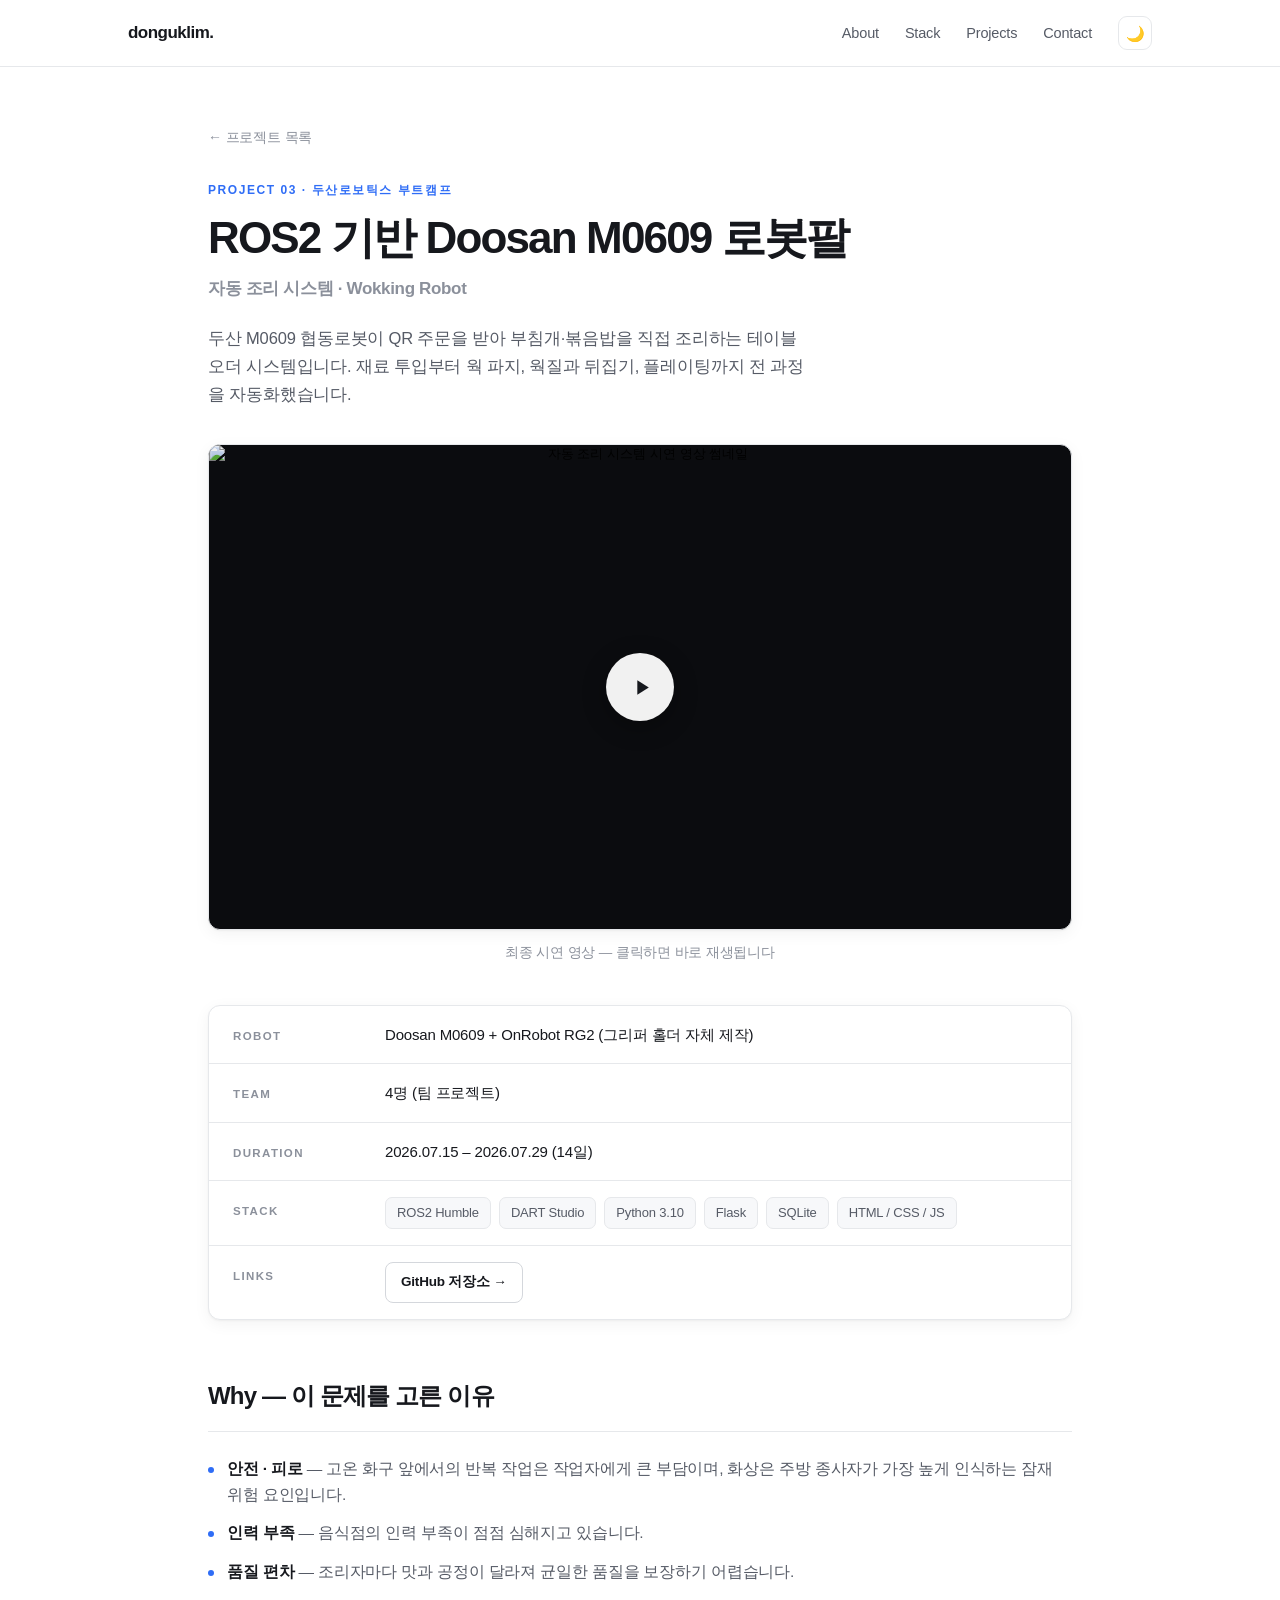
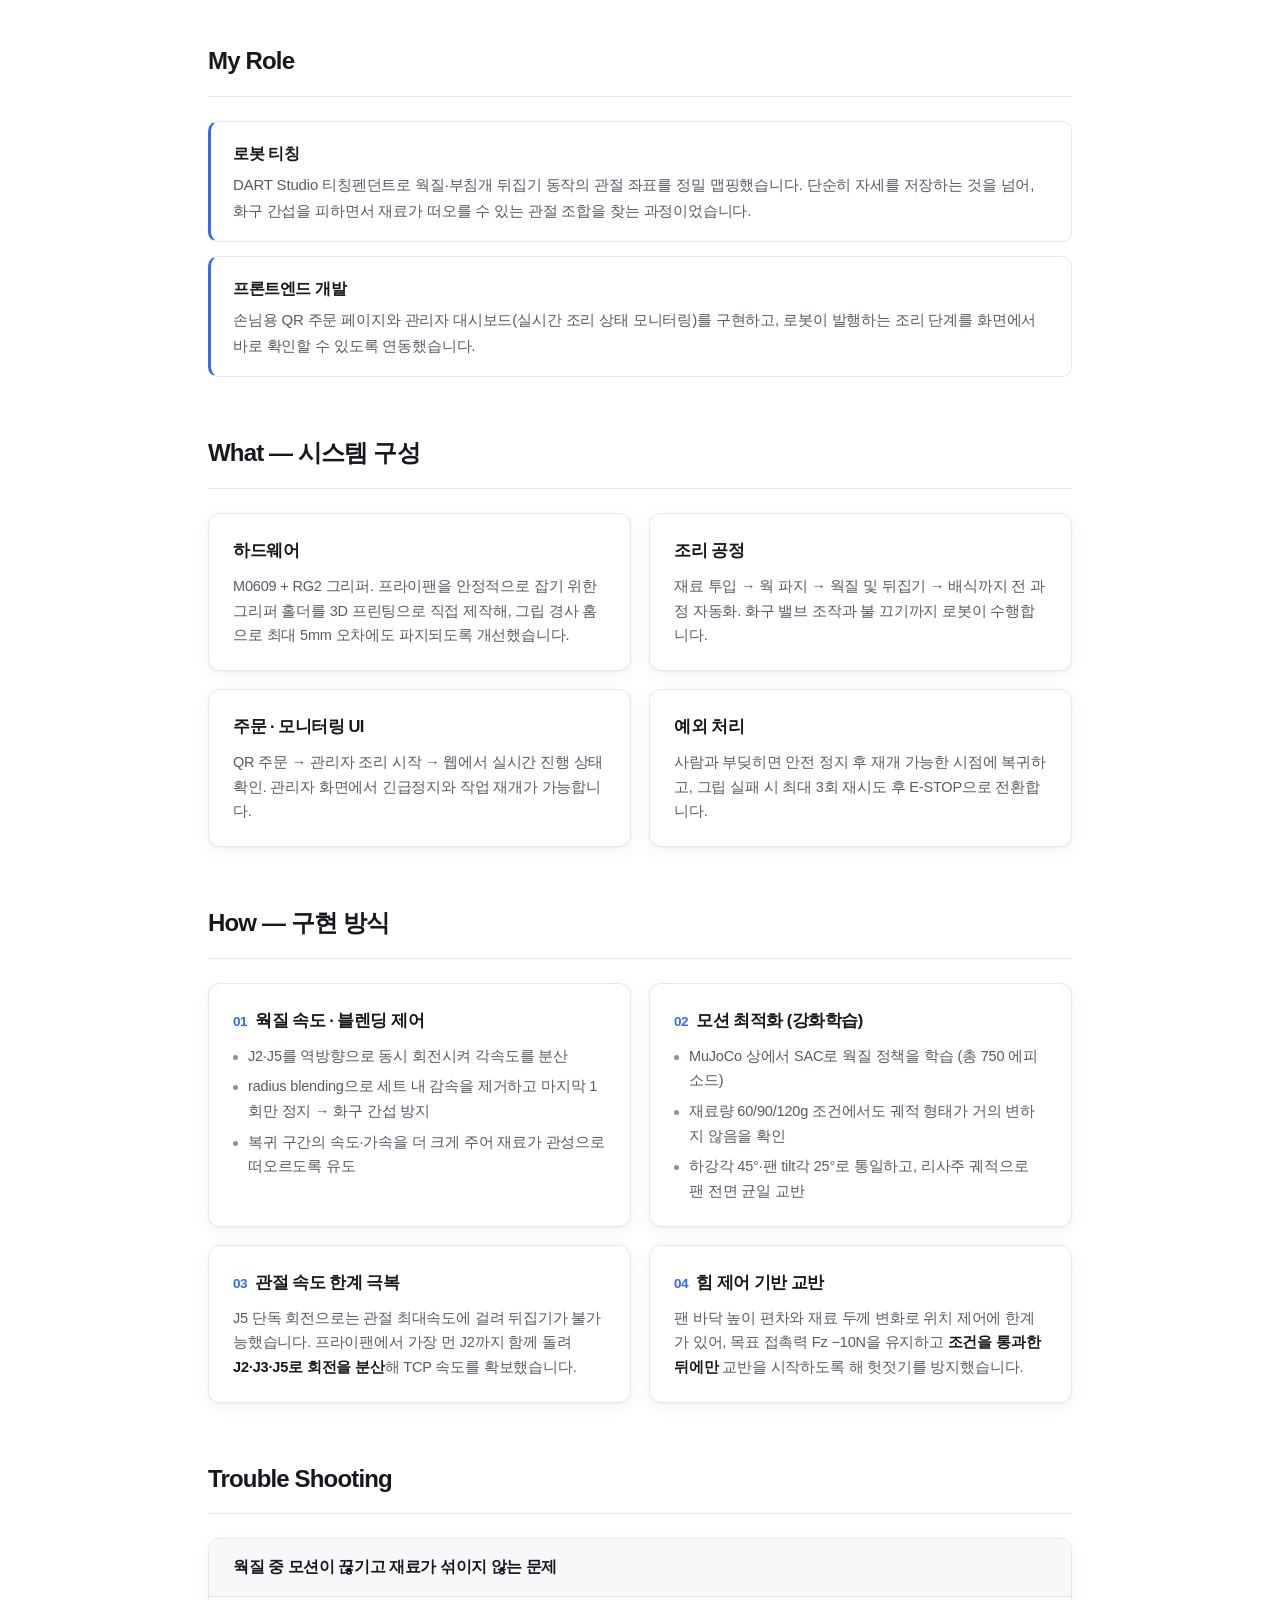
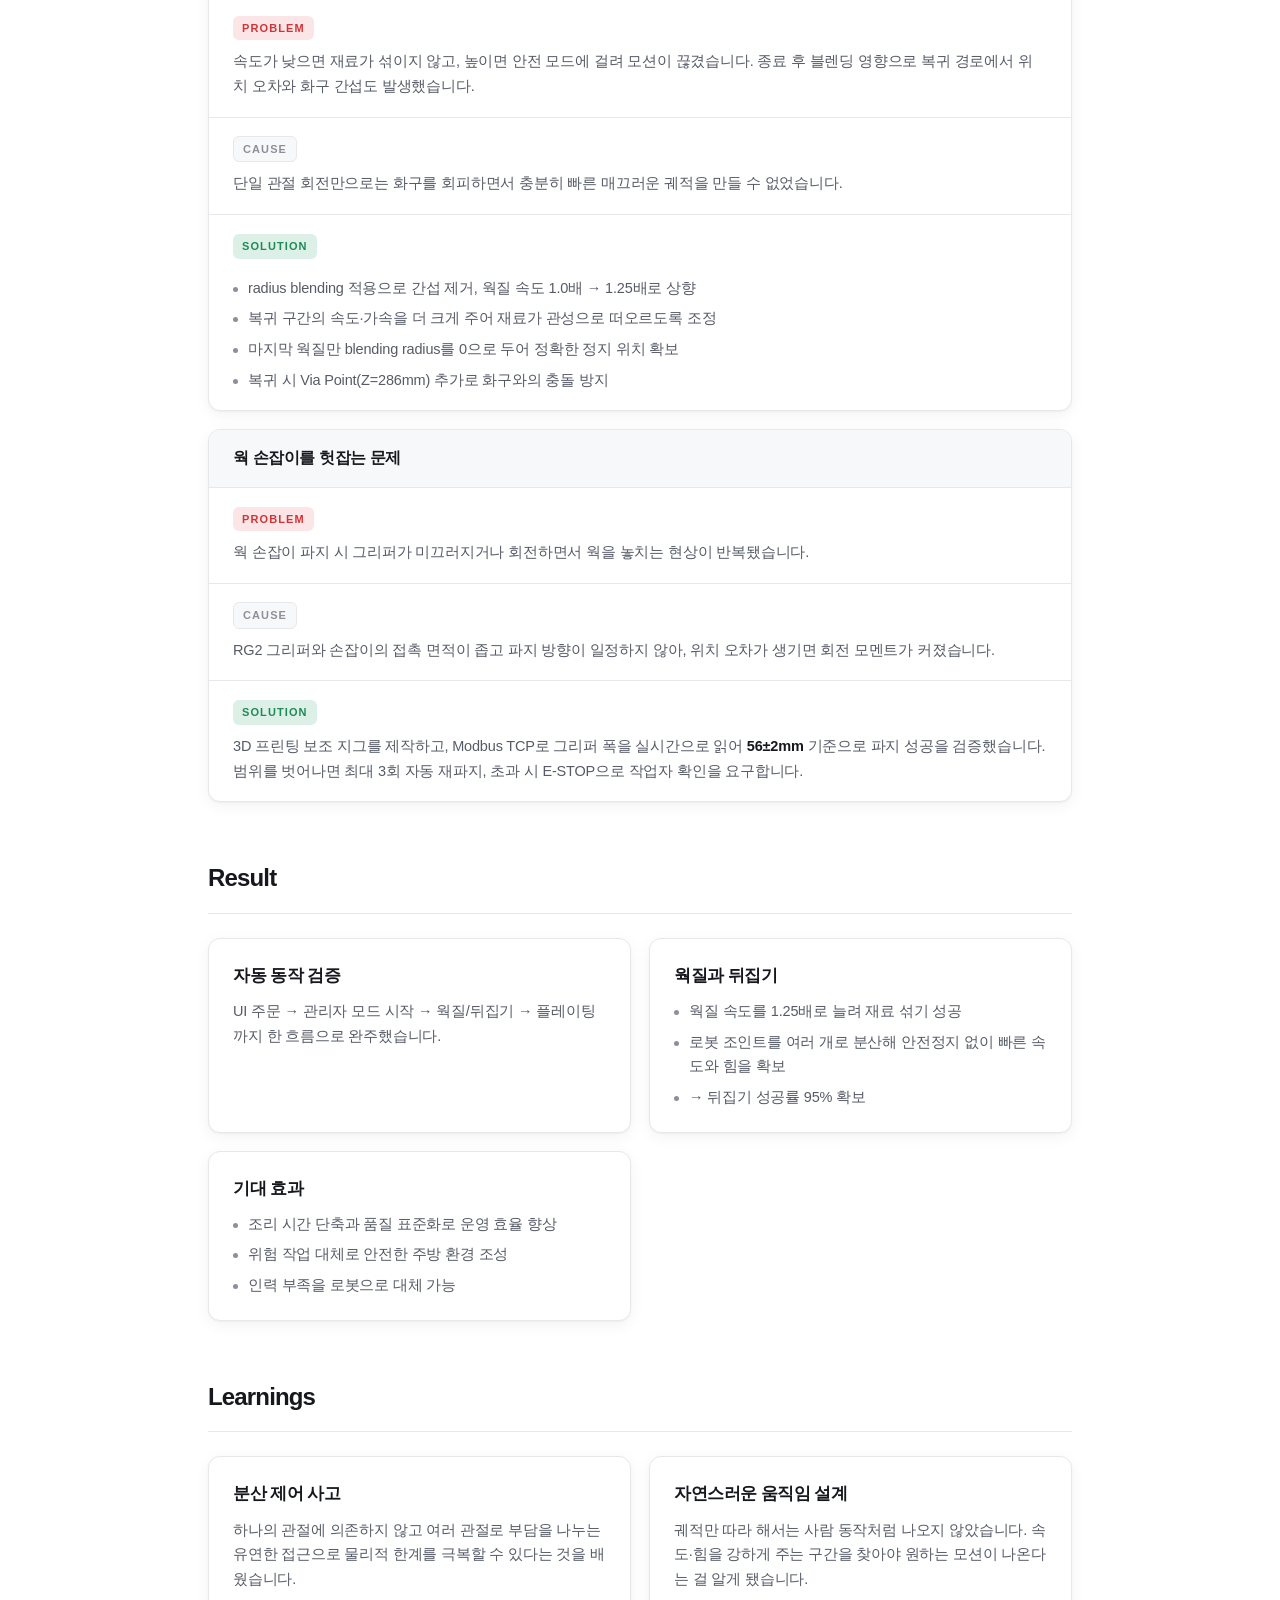
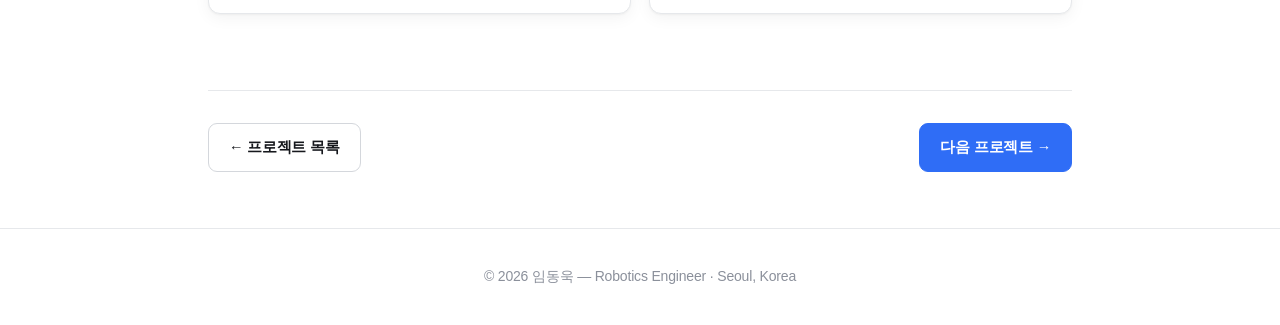
==== projects/wokking/index.html @ a2c5e4bd "사이트 수정" ====
<!DOCTYPE html>
<html lang="ko" data-theme="light">
<head>
<meta charset="UTF-8">
<meta name="viewport" content="width=device-width, initial-scale=1.0">
<title>ROS2 기반 Doosan M0609 로봇팔 | 임동욱</title>
<meta name="description" content="두산 M0609 협동로봇이 QR 주문을 받아 부침개·볶음밥을 직접 조리하는 테이블 오더 시스템.">
<link rel="preconnect" href="https://cdn.jsdelivr.net" crossorigin>
<link rel="stylesheet" href="https://cdn.jsdelivr.net/gh/orioncactus/pretendard@v1.3.9/dist/web/variable/pretendardvariable-dynamic-subset.min.css">
<link rel="stylesheet" href="../../assets/style.css">
<script>
  (function () {
    try {
      var s = localStorage.getItem("theme");
      if (!s) s = matchMedia("(prefers-color-scheme: dark)").matches ? "dark" : "light";
      document.documentElement.setAttribute("data-theme", s);
    } catch (e) {}
  })();
</script>
</head>
<body>

<header>
  <nav>
    <a class="logo" href="../../index.html">donguklim.</a>
    <div class="navlinks">
      <a href="../../index.html#about">About</a>
      <a href="../../index.html#stack" data-optional>Stack</a>
      <a href="../../index.html#projects">Projects</a>
      <a href="../../index.html#contact">Contact</a>
      <button class="theme-toggle" type="button" aria-label="테마 전환">🌙</button>
    </div>
  </nav>
</header>

<main class="wrap detail">

  <a class="backlink" href="../../index.html#projects">← 프로젝트 목록</a>

  <span class="eyebrow">Project 03 · 두산로보틱스 부트캠프</span>
  <h1>ROS2 기반 Doosan M0609 로봇팔</h1>
  <div class="subtitle">자동 조리 시스템 · Wokking Robot</div>
  <p class="lede">
    두산 M0609 협동로봇이 QR 주문을 받아 부침개·볶음밥을 직접 조리하는 테이블 오더 시스템입니다.
    재료 투입부터 웍 파지, 웍질과 뒤집기, 플레이팅까지 전 과정을 자동화했습니다.
  </p>

  <button class="video" type="button" data-video="Sq7LpkMZIZM" aria-label="시연 영상 재생">
    <img src="https://img.youtube.com/vi/Sq7LpkMZIZM/maxresdefault.jpg"
         onerror="this.onerror=null;this.src='https://img.youtube.com/vi/Sq7LpkMZIZM/hqdefault.jpg';"
         alt="자동 조리 시스템 시연 영상 썸네일">
    <span class="play" aria-hidden="true"><svg viewBox="0 0 24 24" fill="currentColor"><path d="M8 5v14l11-7z"/></svg></span>
  </button>
  <div class="caption">최종 시연 영상 — 클릭하면 바로 재생됩니다</div>

  <div class="specs">
    <div class="spec-row"><div class="k">Robot</div><div class="v">Doosan M0609 + OnRobot RG2 (그리퍼 홀더 자체 제작)</div></div>
    <div class="spec-row"><div class="k">Team</div><div class="v">4명 (팀 프로젝트)</div></div>
    <div class="spec-row"><div class="k">Duration</div><div class="v">2026.07.15 – 2026.07.29 (14일)</div></div>
    <div class="spec-row">
      <div class="k">Stack</div>
      <div class="v"><div class="chips">
        <span>ROS2 Humble</span><span>DART Studio</span><span>Python 3.10</span>
        <span>Flask</span><span>SQLite</span><span>HTML / CSS / JS</span>
      </div></div>
    </div>
    <div class="spec-row">
      <div class="k">Links</div>
      <div class="v">
        <a class="btn sm" href="https://github.com/dongukl/wokking_robot" target="_blank" rel="noopener">GitHub 저장소 →</a>
      </div>
    </div>
  </div>

  <!-- WHY -->
  <section>
    <h2>Why — 이 문제를 고른 이유</h2>
    <ul class="bullets">
      <li><b>안전 · 피로</b> — 고온 화구 앞에서의 반복 작업은 작업자에게 큰 부담이며, 화상은 주방 종사자가 가장 높게 인식하는 잠재 위험 요인입니다.</li>
      <li><b>인력 부족</b> — 음식점의 인력 부족이 점점 심해지고 있습니다.</li>
      <li><b>품질 편차</b> — 조리자마다 맛과 공정이 달라져 균일한 품질을 보장하기 어렵습니다.</li>
    </ul>
  </section>

  <!-- MY ROLE -->
  <section>
    <h2>My Role</h2>
    <ul class="rolelist">
      <li>
        <b>로봇 티칭</b>
        DART Studio 티칭펜던트로 웍질·부침개 뒤집기 동작의 관절 좌표를 정밀 맵핑했습니다.
        단순히 자세를 저장하는 것을 넘어, 화구 간섭을 피하면서 재료가 떠오를 수 있는 관절 조합을 찾는 과정이었습니다.
      </li>
      <li>
        <b>프론트엔드 개발</b>
        손님용 QR 주문 페이지와 관리자 대시보드(실시간 조리 상태 모니터링)를 구현하고,
        로봇이 발행하는 조리 단계를 화면에서 바로 확인할 수 있도록 연동했습니다.
      </li>
    </ul>
  </section>

  <!-- WHAT -->
  <section>
    <h2>What — 시스템 구성</h2>
    <div class="blocks">
      <div class="block">
        <h3>하드웨어</h3>
        <p>M0609 + RG2 그리퍼. 프라이팬을 안정적으로 잡기 위한 그리퍼 홀더를 3D 프린팅으로 직접 제작해, 그립 경사 홈으로 최대 5mm 오차에도 파지되도록 개선했습니다.</p>
      </div>
      <div class="block">
        <h3>조리 공정</h3>
        <p>재료 투입 → 웍 파지 → 웍질 및 뒤집기 → 배식까지 전 과정 자동화. 화구 밸브 조작과 불 끄기까지 로봇이 수행합니다.</p>
      </div>
      <div class="block">
        <h3>주문 · 모니터링 UI</h3>
        <p>QR 주문 → 관리자 조리 시작 → 웹에서 실시간 진행 상태 확인. 관리자 화면에서 긴급정지와 작업 재개가 가능합니다.</p>
      </div>
      <div class="block">
        <h3>예외 처리</h3>
        <p>사람과 부딪히면 안전 정지 후 재개 가능한 시점에 복귀하고, 그립 실패 시 최대 3회 재시도 후 E-STOP으로 전환합니다.</p>
      </div>
    </div>
  </section>

  <!-- HOW -->
  <section>
    <h2>How — 구현 방식</h2>
    <div class="blocks">
      <div class="block">
        <h3><span class="n">01</span>웍질 속도 · 블렌딩 제어</h3>
        <ul>
          <li>J2·J5를 역방향으로 동시 회전시켜 각속도를 분산</li>
          <li>radius blending으로 세트 내 감속을 제거하고 마지막 1회만 정지 → 화구 간섭 방지</li>
          <li>복귀 구간의 속도·가속을 더 크게 주어 재료가 관성으로 떠오르도록 유도</li>
        </ul>
      </div>
      <div class="block">
        <h3><span class="n">02</span>모션 최적화 (강화학습)</h3>
        <ul>
          <li>MuJoCo 상에서 SAC로 웍질 정책을 학습 (총 750 에피소드)</li>
          <li>재료량 60/90/120g 조건에서도 궤적 형태가 거의 변하지 않음을 확인</li>
          <li>하강각 45°·팬 tilt각 25°로 통일하고, 리사주 궤적으로 팬 전면 균일 교반</li>
        </ul>
      </div>
      <div class="block">
        <h3><span class="n">03</span>관절 속도 한계 극복</h3>
        <p>J5 단독 회전으로는 관절 최대속도에 걸려 뒤집기가 불가능했습니다. 프라이팬에서 가장 먼 J2까지 함께 돌려 <b>J2·J3·J5로 회전을 분산</b>해 TCP 속도를 확보했습니다.</p>
      </div>
      <div class="block">
        <h3><span class="n">04</span>힘 제어 기반 교반</h3>
        <p>팬 바닥 높이 편차와 재료 두께 변화로 위치 제어에 한계가 있어, 목표 접촉력 Fz −10N을 유지하고 <b>조건을 통과한 뒤에만</b> 교반을 시작하도록 해 헛젓기를 방지했습니다.</p>
      </div>
    </div>
  </section>

  <!-- TROUBLE SHOOTING -->
  <section>
    <h2>Trouble Shooting</h2>

    <div class="ts">
      <div class="ts-head">웍질 중 모션이 끊기고 재료가 섞이지 않는 문제</div>
      <div class="ts-row">
        <span class="tag problem">Problem</span>
        <div>속도가 낮으면 재료가 섞이지 않고, 높이면 안전 모드에 걸려 모션이 끊겼습니다. 종료 후 블렌딩 영향으로 복귀 경로에서 위치 오차와 화구 간섭도 발생했습니다.</div>
      </div>
      <div class="ts-row">
        <span class="tag cause">Cause</span>
        <div>단일 관절 회전만으로는 화구를 회피하면서 충분히 빠른 매끄러운 궤적을 만들 수 없었습니다.</div>
      </div>
      <div class="ts-row">
        <span class="tag fix">Solution</span>
        <div>
          <ul>
            <li>radius blending 적용으로 간섭 제거, 웍질 속도 1.0배 → 1.25배로 상향</li>
            <li>복귀 구간의 속도·가속을 더 크게 주어 재료가 관성으로 떠오르도록 조정</li>
            <li>마지막 웍질만 blending radius를 0으로 두어 정확한 정지 위치 확보</li>
            <li>복귀 시 Via Point(Z=286mm) 추가로 화구와의 충돌 방지</li>
          </ul>
        </div>
      </div>
    </div>

    <div class="ts">
      <div class="ts-head">웍 손잡이를 헛잡는 문제</div>
      <div class="ts-row">
        <span class="tag problem">Problem</span>
        <div>웍 손잡이 파지 시 그리퍼가 미끄러지거나 회전하면서 웍을 놓치는 현상이 반복됐습니다.</div>
      </div>
      <div class="ts-row">
        <span class="tag cause">Cause</span>
        <div>RG2 그리퍼와 손잡이의 접촉 면적이 좁고 파지 방향이 일정하지 않아, 위치 오차가 생기면 회전 모멘트가 커졌습니다.</div>
      </div>
      <div class="ts-row">
        <span class="tag fix">Solution</span>
        <div>3D 프린팅 보조 지그를 제작하고, Modbus TCP로 그리퍼 폭을 실시간으로 읽어 <b>56±2mm</b> 기준으로 파지 성공을 검증했습니다. 범위를 벗어나면 최대 3회 자동 재파지, 초과 시 E-STOP으로 작업자 확인을 요구합니다.</div>
      </div>
    </div>
  </section>

  <!-- RESULT -->
  <section>
    <h2>Result</h2>
    <div class="blocks">
      <div class="block">
        <h3>자동 동작 검증</h3>
        <p>UI 주문 → 관리자 모드 시작 → 웍질/뒤집기 → 플레이팅까지 한 흐름으로 완주했습니다.</p>
      </div>
      <div class="block">
        <h3>웍질과 뒤집기</h3>
        <ul>
          <li>웍질 속도를 1.25배로 늘려 재료 섞기 성공</li>
          <li>로봇 조인트를 여러 개로 분산해 안전정지 없이 빠른 속도와 힘을 확보</li>
          <li>→ 뒤집기 성공률 95% 확보</li>
        </ul>
      </div>
      <div class="block">
        <h3>기대 효과</h3>
        <ul>
          <li>조리 시간 단축과 품질 표준화로 운영 효율 향상</li>
          <li>위험 작업 대체로 안전한 주방 환경 조성</li>
          <li>인력 부족을 로봇으로 대체 가능</li>
        </ul>
      </div>
    </div>
  </section>

  <!-- LEARNINGS -->
  <section>
    <h2>Learnings</h2>
    <div class="learn">
      <div class="block">
        <h3>분산 제어 사고</h3>
        <p>하나의 관절에 의존하지 않고 여러 관절로 부담을 나누는 유연한 접근으로 물리적 한계를 극복할 수 있다는 것을 배웠습니다.</p>
      </div>
      <div class="block">
        <h3>자연스러운 움직임 설계</h3>
        <p>궤적만 따라 해서는 사람 동작처럼 나오지 않았습니다. 속도·힘을 강하게 주는 구간을 찾아야 원하는 모션이 나온다는 걸 알게 됐습니다.</p>
      </div>
    </div>
  </section>

  <div class="detail-foot">
    <a class="btn" href="../../index.html#projects">← 프로젝트 목록</a>
    <a class="btn primary" href="../dittobot/index.html">다음 프로젝트 →</a>
  </div>

</main>

<footer>
  © 2026 임동욱 — Robotics Engineer · Seoul, Korea
</footer>

<script src="../../assets/main.js"></script>
</body>
</html>
---- assets/style.css ----
/* ============================================================
   dongukl.github.io — clean neutral portfolio theme
   ============================================================ */

:root {
  --font-sans: "Pretendard Variable", Pretendard, -apple-system, BlinkMacSystemFont,
               "Apple SD Gothic Neo", "Segoe UI", Roboto, "Noto Sans KR", sans-serif;
  --font-mono: ui-monospace, SFMono-Regular, "SF Mono", Menlo, Consolas,
               "Liberation Mono", monospace;

  /* light */
  --bg:        #ffffff;
  --bg-alt:    #f7f8fa;
  --card:      #ffffff;
  --border:    #e6e8eb;
  --border-2:  #d4d7dc;
  --ink:       #16181d;
  --ink-2:     #565b66;
  --ink-3:     #8b909b;
  --accent:    #2f6df6;
  --accent-ink:#ffffff;
  --accent-soft:#eef3fe;
  --shadow:    0 1px 2px rgba(16,18,29,.04), 0 4px 16px rgba(16,18,29,.05);
  --shadow-lg: 0 2px 4px rgba(16,18,29,.05), 0 12px 32px rgba(16,18,29,.09);
  --radius:    12px;
  --maxw:      1080px;
  --maxw-text: 820px;
}

:root[data-theme="dark"] {
  --bg:        #0e0f12;
  --bg-alt:    #16181c;
  --card:      #16181c;
  --border:    #26292f;
  --border-2:  #343841;
  --ink:       #f2f3f5;
  --ink-2:     #a4a9b4;
  --ink-3:     #71767f;
  --accent:    #6ea1ff;
  --accent-ink:#0e0f12;
  --accent-soft:#1a2233;
  --shadow:    0 1px 2px rgba(0,0,0,.3), 0 4px 16px rgba(0,0,0,.25);
  --shadow-lg: 0 2px 4px rgba(0,0,0,.35), 0 12px 32px rgba(0,0,0,.4);
}

* { box-sizing: border-box; margin: 0; padding: 0; }

html {
  scroll-behavior: smooth;
  scroll-padding-top: 88px;
  -webkit-text-size-adjust: 100%;
}

@media (prefers-reduced-motion: reduce) {
  html { scroll-behavior: auto; }
  *, *::before, *::after {
    animation-duration: .001ms !important;
    animation-iteration-count: 1 !important;
    transition-duration: .001ms !important;
  }
}

body {
  background: var(--bg);
  color: var(--ink);
  font-family: var(--font-sans);
  font-size: 16px;
  line-height: 1.7;
  letter-spacing: -.011em;
  overflow-x: hidden;
  -webkit-font-smoothing: antialiased;
  -moz-osx-font-smoothing: grayscale;
}

a { color: inherit; text-decoration: none; }
img { max-width: 100%; display: block; }
button { font-family: inherit; }

:focus-visible {
  outline: 2px solid var(--accent);
  outline-offset: 3px;
  border-radius: 4px;
}

.wrap { max-width: var(--maxw); margin: 0 auto; padding: 0 28px; }
.narrow { max-width: var(--maxw-text); }

/* ---------- header ---------- */
header {
  position: sticky; top: 0; z-index: 50;
  background: color-mix(in srgb, var(--bg) 88%, transparent);
  backdrop-filter: saturate(180%) blur(12px);
  -webkit-backdrop-filter: saturate(180%) blur(12px);
  border-bottom: 1px solid var(--border);
}
nav {
  max-width: var(--maxw); margin: 0 auto; padding: 16px 28px;
  display: flex; align-items: center; justify-content: space-between; gap: 20px;
}
.logo {
  font-size: 17px; font-weight: 800; letter-spacing: -.03em; color: var(--ink);
  white-space: nowrap;
}
.navlinks { display: flex; align-items: center; gap: 26px; }
.navlinks a {
  font-size: 14.5px; font-weight: 500; color: var(--ink-2);
  transition: color .16s;
}
.navlinks a:hover { color: var(--ink); }

.theme-toggle {
  width: 34px; height: 34px; flex: 0 0 auto;
  display: grid; place-items: center;
  font-size: 15px; line-height: 1;
  background: transparent; color: var(--ink-2);
  border: 1px solid var(--border); border-radius: 9px;
  cursor: pointer; transition: all .16s;
}
.theme-toggle:hover { color: var(--ink); border-color: var(--border-2); background: var(--bg-alt); }

/* ---------- section scaffolding ---------- */
main > section { padding: 96px 0; border-top: 1px solid var(--border); }
main > section.hero { border-top: none; }

.sec-head { margin-bottom: 44px; }
.eyebrow {
  display: block;
  font-size: 12px; font-weight: 700;
  letter-spacing: .13em; text-transform: uppercase;
  color: var(--accent);
  margin-bottom: 12px;
}
.sec-head h2 {
  font-size: clamp(26px, 3.4vw, 34px); font-weight: 800;
  letter-spacing: -.035em; line-height: 1.25;
}
.sec-head .sec-sub {
  margin-top: 10px; font-size: 15.5px; color: var(--ink-3);
}

/* ---------- hero ---------- */
.hero { padding: 108px 0 96px; }
.hero .eyebrow { margin-bottom: 16px; }
.hero h1 {
  font-size: clamp(34px, 6vw, 58px); font-weight: 800;
  letter-spacing: -.045em; line-height: 1.15; text-wrap: balance;
}
.hero .tagline {
  margin-top: 20px; font-size: clamp(17px, 2.2vw, 21px);
  font-weight: 600; color: var(--ink); letter-spacing: -.025em;
  max-width: 34ch; line-height: 1.45;
}
.hero .lede {
  margin-top: 18px; font-size: 16.5px; color: var(--ink-2); max-width: 62ch;
}
.cta { margin-top: 34px; display: flex; gap: 10px; flex-wrap: wrap; }

.btn {
  display: inline-flex; align-items: center; gap: 7px;
  padding: 11px 20px; border-radius: 9px;
  font-size: 14.5px; font-weight: 600; letter-spacing: -.015em;
  border: 1px solid var(--border-2); background: var(--card); color: var(--ink);
  cursor: pointer; transition: all .16s ease;
}
.btn:hover { background: var(--bg-alt); border-color: var(--ink-3); }
.btn.primary {
  background: var(--accent); color: var(--accent-ink); border-color: var(--accent);
}
.btn.primary:hover { filter: brightness(1.08); border-color: var(--accent); background: var(--accent); }
.btn.sm { padding: 8px 15px; font-size: 13.5px; border-radius: 8px; }

/* ---------- about / profile cards ---------- */
.about-lead { font-size: 16.5px; color: var(--ink-2); max-width: none; }
.about-lead + .about-lead { margin-top: 16px; }
.about-lead strong { color: var(--ink); font-weight: 600; }

.cap-grid {
  margin-top: 40px; display: grid; gap: 20px;
  grid-template-columns: repeat(3, minmax(0, 1fr));
}
.cap {
  background: var(--card); border: 1px solid var(--border);
  border-radius: var(--radius); padding: 26px 24px; box-shadow: var(--shadow);
}
.cap .cap-label {
  display: block; font-size: 11.5px; font-weight: 700;
  letter-spacing: .12em; text-transform: uppercase;
  color: var(--ink-3); margin-bottom: 10px;
}
.cap h3 { font-size: 18px; font-weight: 700; letter-spacing: -.03em; margin-bottom: 9px; }
.cap p { font-size: 14.5px; color: var(--ink-2); line-height: 1.65; }

/* ---------- stack ---------- */
.stack-row {
  display: grid; grid-template-columns: 170px 1fr; gap: 20px;
  padding: 18px 0; border-bottom: 1px solid var(--border); align-items: start;
}
.stack-row:last-child { border-bottom: none; }
.stack-row .label {
  font-size: 14.5px; font-weight: 700; color: var(--ink); letter-spacing: -.02em; padding-top: 4px;
}
.chips { display: flex; flex-wrap: wrap; gap: 8px; }
.chips span {
  font-size: 13px; font-weight: 500; color: var(--ink-2);
  background: var(--bg-alt); border: 1px solid var(--border);
  border-radius: 7px; padding: 5px 11px; line-height: 1.5;
}

/* ---------- project grid (2 columns) ---------- */
.projects {
  display: grid; gap: 28px;
  grid-template-columns: repeat(2, minmax(0, 1fr));
}
.proj {
  display: flex; flex-direction: column;
  background: var(--card); border: 1px solid var(--border);
  border-radius: var(--radius); overflow: hidden;
  box-shadow: var(--shadow);
  transition: transform .2s ease, box-shadow .2s ease, border-color .2s ease;
}
.proj:hover {
  transform: translateY(-3px);
  box-shadow: var(--shadow-lg);
  border-color: var(--border-2);
}

.proj-cover {
  display: block; width: 100%; aspect-ratio: 16 / 9;
  background: var(--bg-alt); overflow: hidden;
  border-bottom: 1px solid var(--border);
}
.proj-cover img {
  width: 100%; height: 100%; object-fit: cover;
  transition: transform .4s ease;
}
.proj:hover .proj-cover img { transform: scale(1.035); }

.proj-body { padding: 24px 24px 26px; display: flex; flex-direction: column; flex: 1; }

.badge {
  align-self: flex-start;
  font-size: 11.5px; font-weight: 700; letter-spacing: .07em; text-transform: uppercase;
  color: var(--accent); background: var(--accent-soft);
  border-radius: 6px; padding: 4px 9px; margin-bottom: 14px;
}
.proj h3 { font-size: 21px; font-weight: 800; letter-spacing: -.035em; line-height: 1.3; }
.proj .proj-sub { margin-top: 5px; font-size: 14.5px; font-weight: 600; color: var(--ink-3); }
.proj .proj-desc { margin-top: 14px; font-size: 14.5px; color: var(--ink-2); line-height: 1.7; }

.proj-meta {
  margin-top: 14px; display: flex; flex-wrap: wrap; gap: 6px 18px;
  font-size: 13px; color: var(--ink-3);
}
.proj-meta b { color: var(--ink-2); font-weight: 600; }

.contrib { margin-top: 20px; }
.contrib-label {
  display: block; font-size: 11.5px; font-weight: 700;
  letter-spacing: .12em; text-transform: uppercase; color: var(--ink-3); margin-bottom: 9px;
}
.contrib ul { list-style: none; display: grid; gap: 6px; }
.contrib li {
  font-size: 14px; color: var(--ink-2); padding-left: 15px; position: relative; line-height: 1.6;
}
.contrib li::before {
  content: ""; position: absolute; left: 0; top: 10px;
  width: 5px; height: 5px; border-radius: 50%; background: var(--accent);
}
.contrib li b { color: var(--ink); font-weight: 600; }

.tags { display: flex; flex-wrap: wrap; gap: 6px; margin-top: 20px; }
.tags span {
  font-size: 12px; font-weight: 500; color: var(--ink-3);
  background: var(--bg-alt); border: 1px solid var(--border);
  border-radius: 6px; padding: 3px 9px;
}

.proj-foot {
  margin-top: auto; padding-top: 22px;
  display: flex; align-items: center; gap: 16px; flex-wrap: wrap;
}
.view {
  font-size: 14.5px; font-weight: 700; color: var(--accent);
  letter-spacing: -.02em; transition: gap .16s;
  display: inline-flex; align-items: center; gap: 5px;
}
.view:hover { gap: 9px; }
.proj-foot .ext { font-size: 14px; font-weight: 500; color: var(--ink-3); }
.proj-foot .ext:hover { color: var(--ink); }

/* ---------- contact ---------- */
.contact-grid {
  display: grid; gap: 20px;
  grid-template-columns: repeat(2, minmax(0, 1fr));
}
.contact-card {
  background: var(--card); border: 1px solid var(--border);
  border-radius: var(--radius); padding: 26px 24px; box-shadow: var(--shadow);
}
.contact-card h3 { font-size: 17px; font-weight: 700; letter-spacing: -.03em; margin-bottom: 16px; }
.contact-list { list-style: none; display: grid; gap: 12px; }
.contact-list li { display: flex; gap: 14px; font-size: 15px; align-items: baseline; }
.contact-list .k {
  flex: 0 0 68px; font-size: 12.5px; font-weight: 700;
  letter-spacing: .09em; text-transform: uppercase; color: var(--ink-3);
}
.contact-list a { color: var(--ink-2); border-bottom: 1px solid var(--border-2); transition: all .16s; }
.contact-list a:hover { color: var(--accent); border-color: var(--accent); }
.contact-list .v { color: var(--ink-2); }

/* ---------- footer ---------- */
footer {
  border-top: 1px solid var(--border); padding: 36px 0;
  text-align: center; color: var(--ink-3); font-size: 14px;
}

/* ============================================================
   PROJECT DETAIL PAGE
   ============================================================ */
.detail { max-width: 920px; padding: 56px 28px 0; }
main.detail > section { border-top: none; }

.backlink {
  display: inline-flex; align-items: center; gap: 6px;
  font-size: 14px; font-weight: 500; color: var(--ink-3); margin-bottom: 30px;
  transition: color .16s;
}
.backlink:hover { color: var(--ink); }

.detail h1 {
  font-size: clamp(30px, 4.8vw, 44px); font-weight: 800;
  letter-spacing: -.042em; line-height: 1.2; margin: 12px 0 10px;
}
.detail .subtitle { font-size: 17px; font-weight: 600; color: var(--ink-3); letter-spacing: -.02em; }
.detail .lede { margin-top: 20px; font-size: 16.5px; color: var(--ink-2); max-width: 66ch; }

/* video */
.video {
  margin: 36px 0 0; position: relative; width: 100%; aspect-ratio: 16 / 9;
  background: #0b0c0f; border: 1px solid var(--border); border-radius: var(--radius);
  overflow: hidden; box-shadow: var(--shadow); cursor: pointer; padding: 0; display: block;
}
.video img { width: 100%; height: 100%; object-fit: cover; }
.video iframe { width: 100%; height: 100%; border: 0; display: block; }
.video::after {
  content: ""; position: absolute; inset: 0;
  background: linear-gradient(180deg, rgba(11,12,15,.06), rgba(11,12,15,.34));
  pointer-events: none; transition: opacity .2s;
}
.video:hover::after { opacity: .7; }
.video.is-playing::after { display: none; }
.play {
  position: absolute; z-index: 2; left: 50%; top: 50%;
  transform: translate(-50%, -50%);
  width: 68px; height: 68px; border-radius: 50%;
  background: rgba(255,255,255,.94); color: #16181d;
  display: grid; place-items: center;
  box-shadow: 0 6px 24px rgba(0,0,0,.32);
  transition: transform .2s;
}
.video:hover .play { transform: translate(-50%, -50%) scale(1.08); }
.play svg { width: 25px; height: 25px; margin-left: 3px; }
.caption { font-size: 13.5px; color: var(--ink-3); margin-top: 12px; text-align: center; }

/* spec block */
.specs {
  margin-top: 40px; border: 1px solid var(--border); border-radius: var(--radius);
  background: var(--card); box-shadow: var(--shadow); overflow: hidden;
}
.spec-row {
  display: grid; grid-template-columns: 132px 1fr; gap: 20px;
  padding: 16px 24px; border-bottom: 1px solid var(--border); font-size: 15px;
}
.spec-row:last-child { border-bottom: none; }
.spec-row .k {
  font-size: 11.5px; font-weight: 700; letter-spacing: .12em;
  text-transform: uppercase; color: var(--ink-3); padding-top: 5px;
}
.spec-row .v { color: var(--ink); min-width: 0; }

/* detail sections */
.detail section { padding: 56px 0 0; }
.detail h2 {
  font-size: 24px; font-weight: 800; letter-spacing: -.035em;
  padding-bottom: 14px; border-bottom: 1px solid var(--border); margin-bottom: 24px;
}

.rolelist { list-style: none; display: grid; gap: 14px; }
.rolelist li {
  background: var(--card); border: 1px solid var(--border);
  border-left: 3px solid var(--accent);
  border-radius: 10px; padding: 18px 22px; font-size: 15px; color: var(--ink-2); line-height: 1.7;
}
.rolelist li b { display: block; color: var(--ink); font-size: 16px; margin-bottom: 5px; font-weight: 700; letter-spacing: -.025em; }

.bullets { list-style: none; display: grid; gap: 12px; }
.bullets li { font-size: 15.5px; color: var(--ink-2); padding-left: 19px; position: relative; line-height: 1.7; }
.bullets li::before {
  content: ""; position: absolute; left: 0; top: 11px;
  width: 6px; height: 6px; border-radius: 50%; background: var(--accent);
}
.bullets li b { color: var(--ink); font-weight: 600; }

.blocks { display: grid; gap: 18px; grid-template-columns: repeat(2, minmax(0, 1fr)); }
.block {
  background: var(--card); border: 1px solid var(--border);
  border-radius: var(--radius); padding: 22px 24px; box-shadow: var(--shadow);
}
.block h3 { font-size: 16.5px; font-weight: 700; letter-spacing: -.03em; margin-bottom: 10px; }
.block h3 .n { color: var(--accent); font-size: 13.5px; font-weight: 700; margin-right: 8px; }
.block p { font-size: 14.5px; color: var(--ink-2); line-height: 1.7; }
.block ul { list-style: none; margin-top: 8px; }
.block ul li {
  font-size: 14.5px; color: var(--ink-2); line-height: 1.7;
  padding-left: 15px; position: relative; margin-top: 6px;
}
.block ul li::before {
  content: ""; position: absolute; left: 0; top: 11px;
  width: 5px; height: 5px; border-radius: 50%; background: var(--ink-3);
}
.block ul li b, .block p b { color: var(--ink); font-weight: 600; }
.block code {
  font-family: var(--font-mono); font-size: .88em;
  background: var(--bg-alt); border: 1px solid var(--border);
  border-radius: 5px; padding: 1px 5px;
}

/* trouble shooting */
.ts {
  border: 1px solid var(--border); border-radius: var(--radius);
  overflow: hidden; background: var(--card); box-shadow: var(--shadow);
}
.ts + .ts { margin-top: 18px; }
.ts-head {
  font-size: 15.5px; font-weight: 700; letter-spacing: -.025em;
  padding: 15px 24px; background: var(--bg-alt);
  border-bottom: 1px solid var(--border); color: var(--ink);
}
.ts-row { padding: 18px 24px; border-bottom: 1px solid var(--border); font-size: 14.5px; color: var(--ink-2); line-height: 1.7; }
.ts-row:last-child { border-bottom: none; }
.ts-row .tag {
  font-size: 11px; font-weight: 700; letter-spacing: .1em; text-transform: uppercase;
  display: inline-block; padding: 3px 9px; border-radius: 6px; margin-bottom: 9px;
}
.tag.problem { background: color-mix(in srgb, #e5484d 14%, transparent); color: #d13438; }
.tag.cause   { background: var(--bg-alt); color: var(--ink-3); border: 1px solid var(--border); }
.tag.fix     { background: color-mix(in srgb, #30a46c 16%, transparent); color: #1f8a56; }
:root[data-theme="dark"] .tag.problem { color: #ff8085; }
:root[data-theme="dark"] .tag.fix { color: #5bd39a; }
.ts-row b { color: var(--ink); font-weight: 600; }
.ts-row ul { list-style: none; margin-top: 8px; }
.ts-row ul li { padding-left: 15px; position: relative; margin-top: 6px; }
.ts-row ul li::before {
  content: ""; position: absolute; left: 0; top: 11px;
  width: 5px; height: 5px; border-radius: 50%; background: var(--ink-3);
}

/* data table */
.tablewrap {
  overflow-x: auto; margin-top: 22px; border: 1px solid var(--border);
  border-radius: var(--radius); background: var(--card); box-shadow: var(--shadow);
}
table.data { width: 100%; border-collapse: collapse; font-size: 13.5px; min-width: 620px; }
table.data th, table.data td {
  padding: 12px 14px; border-bottom: 1px solid var(--border);
  text-align: center; white-space: nowrap;
}
table.data thead th {
  background: var(--bg-alt); color: var(--ink-3);
  font-weight: 700; font-size: 12px; letter-spacing: .02em;
}
table.data tbody th { text-align: left; color: var(--ink-2); font-weight: 600; }
table.data tbody td { color: var(--ink-2); }
table.data tr:last-child td, table.data tr:last-child th { border-bottom: none; }
table.data .hit { color: var(--accent); font-weight: 700; }

.learn { display: grid; gap: 18px; grid-template-columns: repeat(auto-fit, minmax(280px, 1fr)); }

.detail-foot {
  margin-top: 76px; padding: 32px 0 56px; border-top: 1px solid var(--border);
  display: flex; gap: 12px; flex-wrap: wrap; justify-content: space-between; align-items: center;
}

/* ---------- responsive ---------- */
@media (max-width: 900px) {
  .projects { grid-template-columns: 1fr; }
  .cap-grid { grid-template-columns: 1fr; }
  .contact-grid { grid-template-columns: 1fr; }
}

@media (max-width: 720px) {
  .blocks { grid-template-columns: 1fr; }
  .stack-row { grid-template-columns: 1fr; gap: 10px; }
  .spec-row { grid-template-columns: 1fr; gap: 6px; padding: 14px 20px; }
  main > section { padding: 64px 0; }
  .hero { padding: 72px 0 64px; }
  .detail section { padding-top: 44px; }
  .detail h2 { font-size: 21px; }
  .wrap { padding: 0 20px; }
  .detail { padding: 40px 20px 0; }
  nav { padding: 14px 20px; }
  .navlinks { gap: 18px; }
  .navlinks a[data-optional] { display: none; }
  .proj-body { padding: 20px 20px 22px; }
  .contact-list li { flex-direction: column; gap: 2px; }
  .contact-list .k { flex: none; }
}
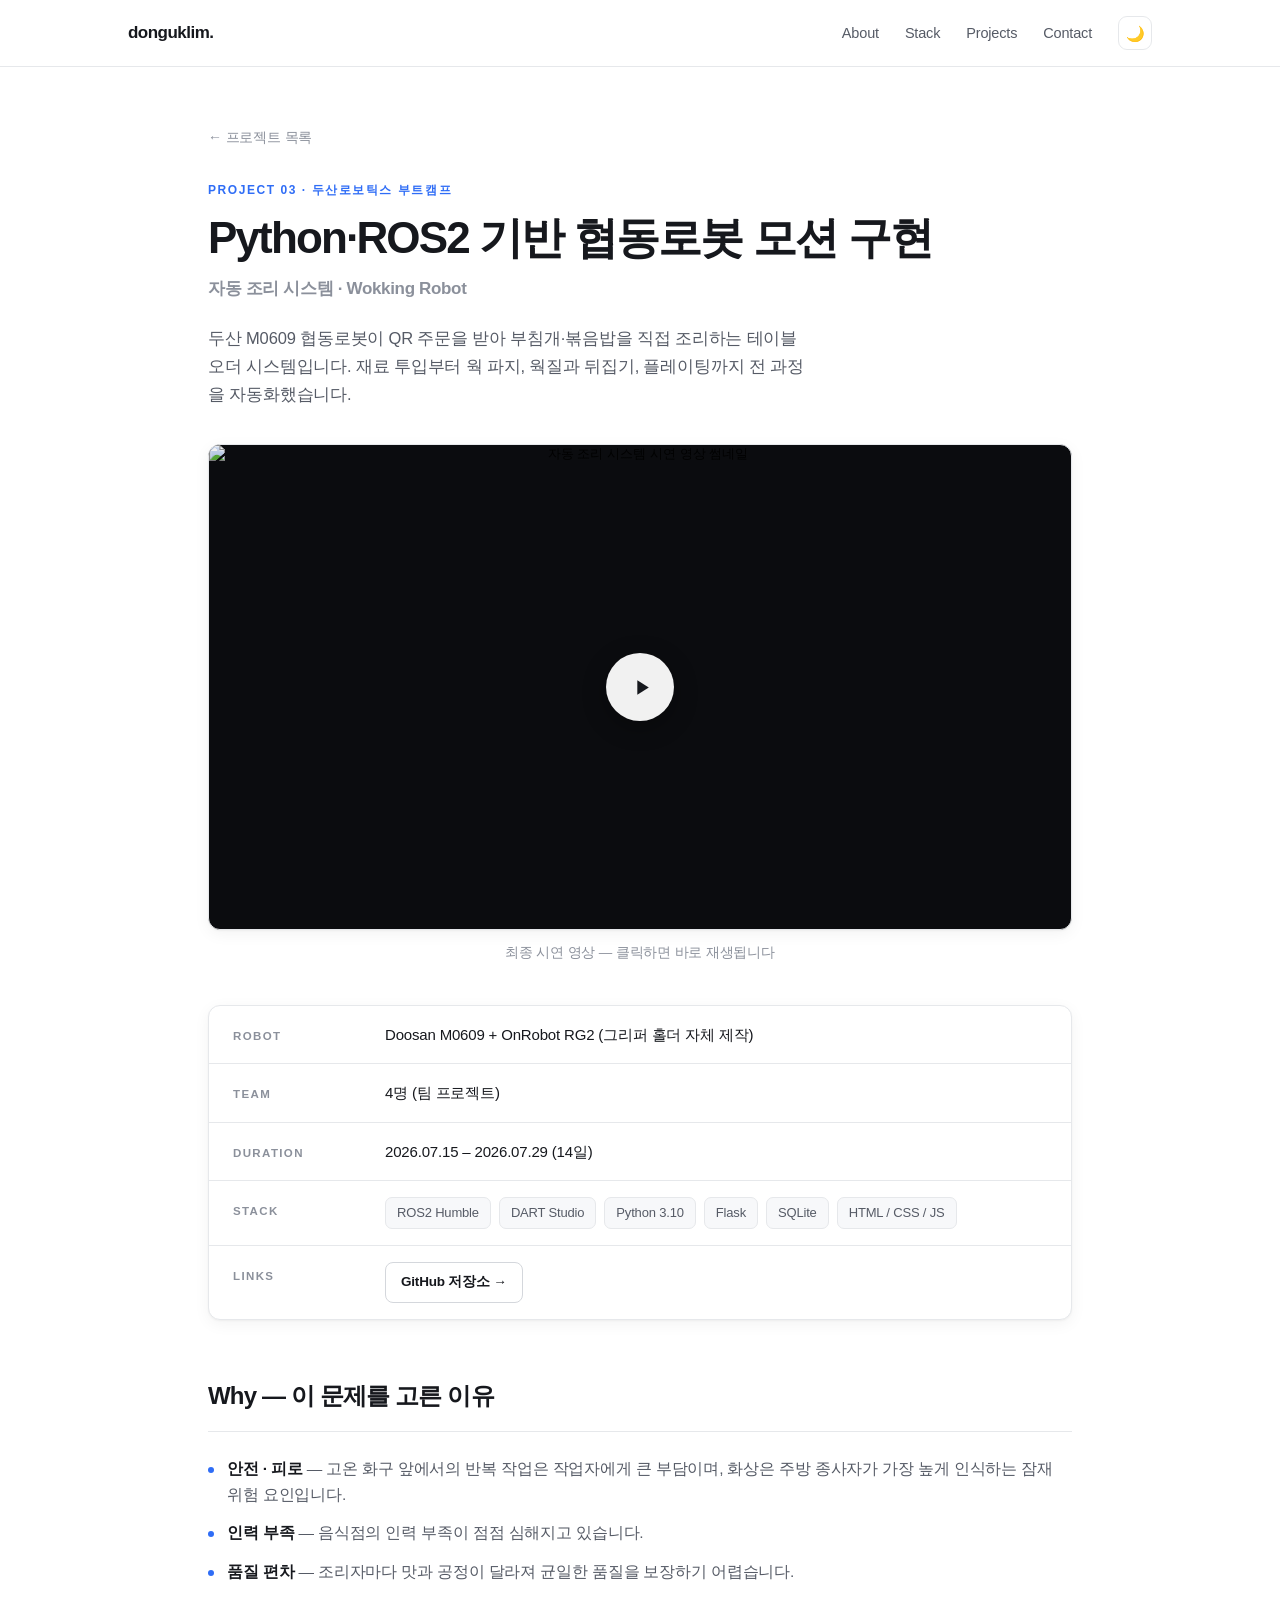
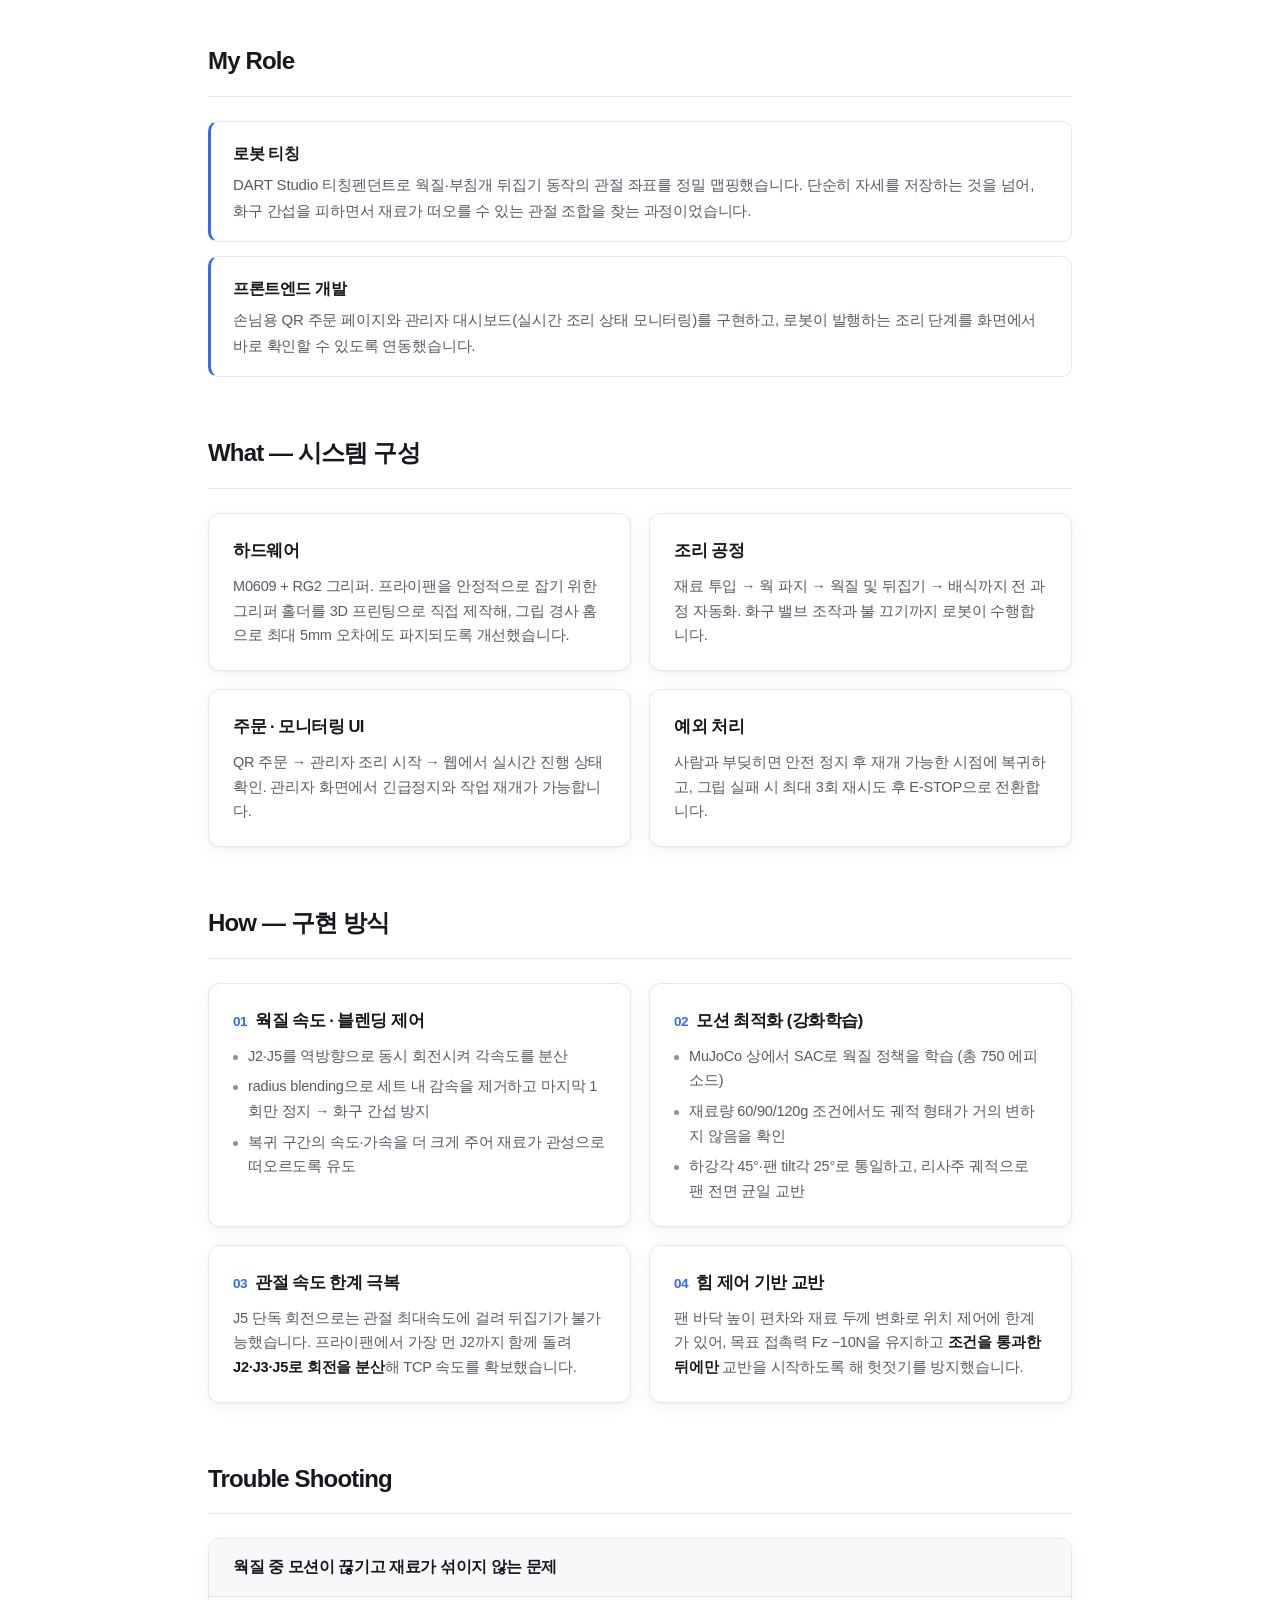
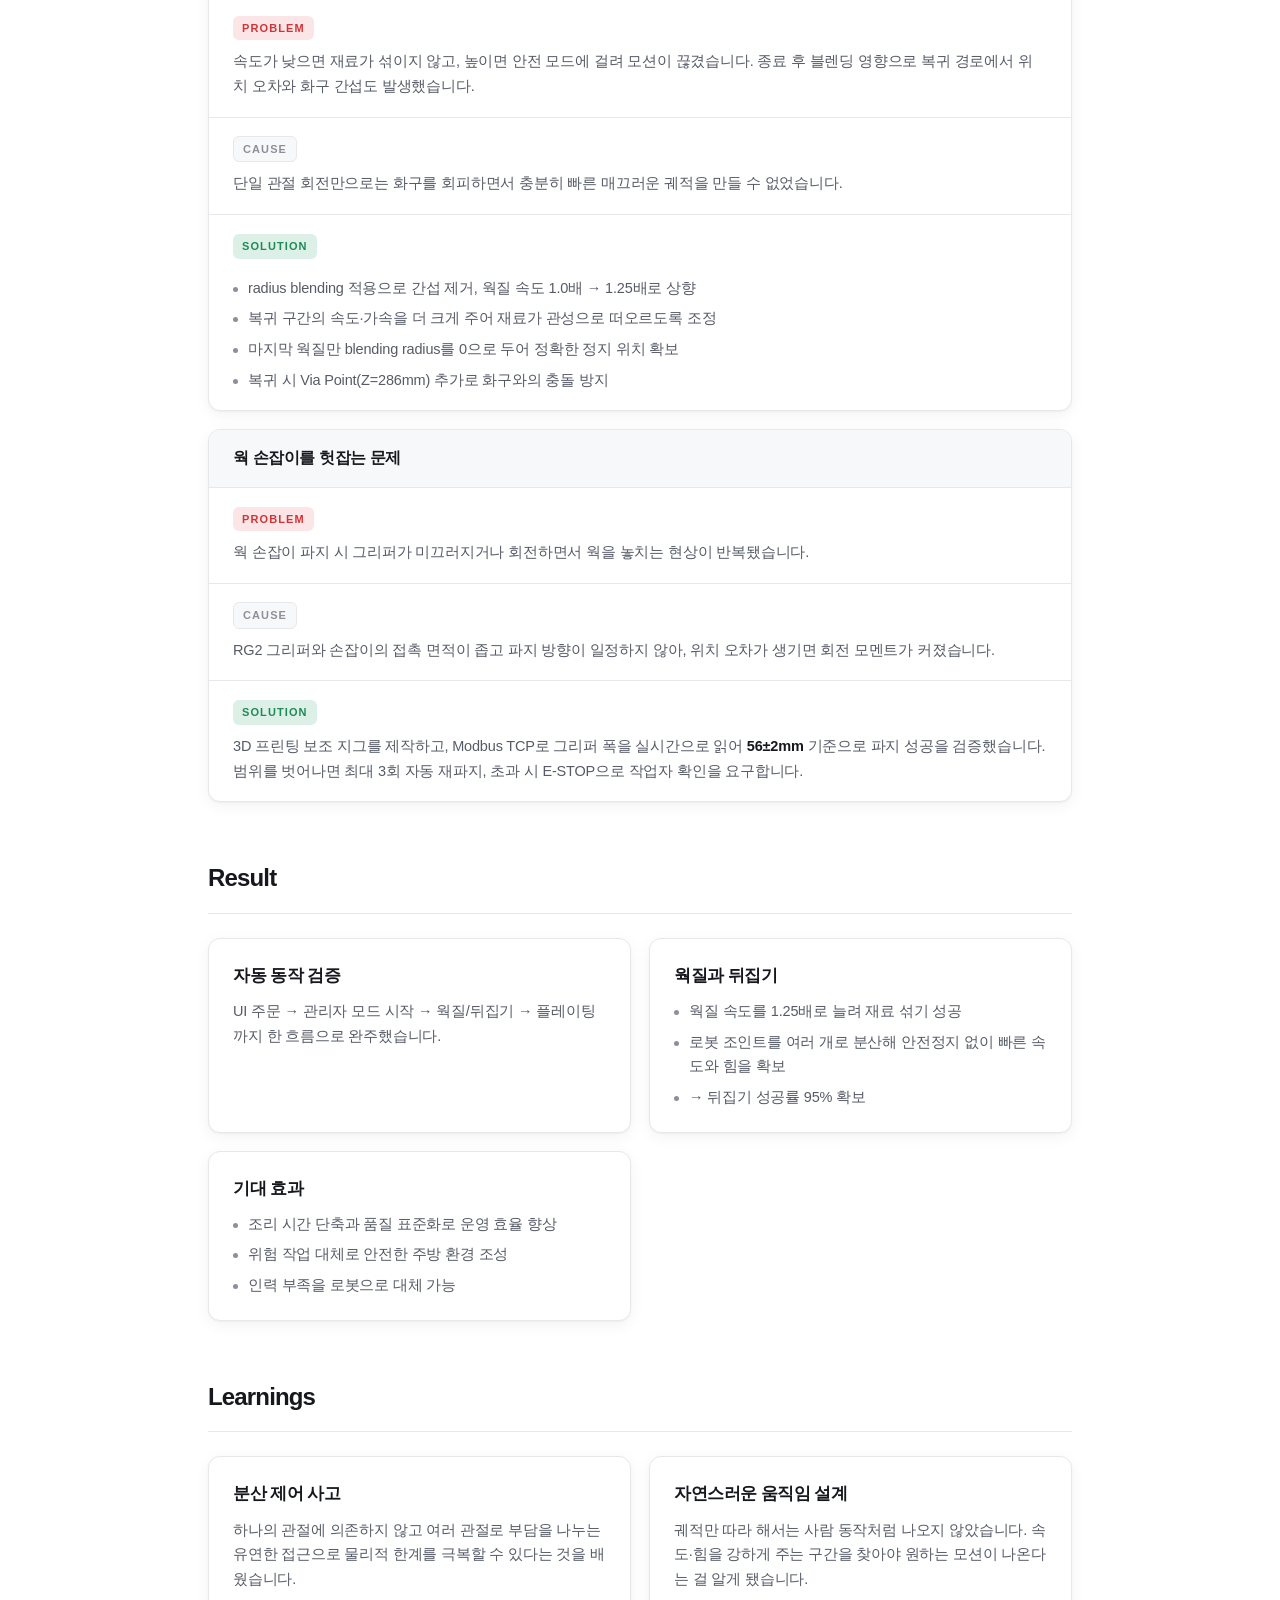
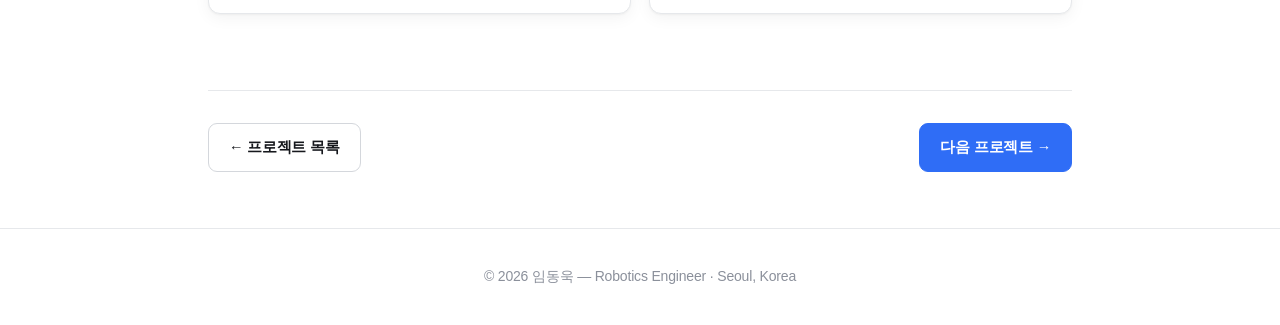
==== commit b5163928: "프로젝트 제목 수정" ====
--- a/projects/wokking/index.html
+++ b/projects/wokking/index.html
@@ -3,7 +3,7 @@
 <head>
 <meta charset="UTF-8">
 <meta name="viewport" content="width=device-width, initial-scale=1.0">
-<title>ROS2 기반 Doosan M0609 로봇팔 | 임동욱</title>
+<title>Python·ROS2 기반 협동로봇 모션 구현 | 임동욱</title>
 <meta name="description" content="두산 M0609 협동로봇이 QR 주문을 받아 부침개·볶음밥을 직접 조리하는 테이블 오더 시스템.">
 <link rel="preconnect" href="https://cdn.jsdelivr.net" crossorigin>
 <link rel="stylesheet" href="https://cdn.jsdelivr.net/gh/orioncactus/pretendard@v1.3.9/dist/web/variable/pretendardvariable-dynamic-subset.min.css">
@@ -38,7 +38,7 @@
   <a class="backlink" href="../../index.html#projects">← 프로젝트 목록</a>
 
   <span class="eyebrow">Project 03 · 두산로보틱스 부트캠프</span>
-  <h1>ROS2 기반 Doosan M0609 로봇팔</h1>
+  <h1>Python·ROS2 기반 협동로봇 모션 구현</h1>
   <div class="subtitle">자동 조리 시스템 · Wokking Robot</div>
   <p class="lede">
     두산 M0609 협동로봇이 QR 주문을 받아 부침개·볶음밥을 직접 조리하는 테이블 오더 시스템입니다.
